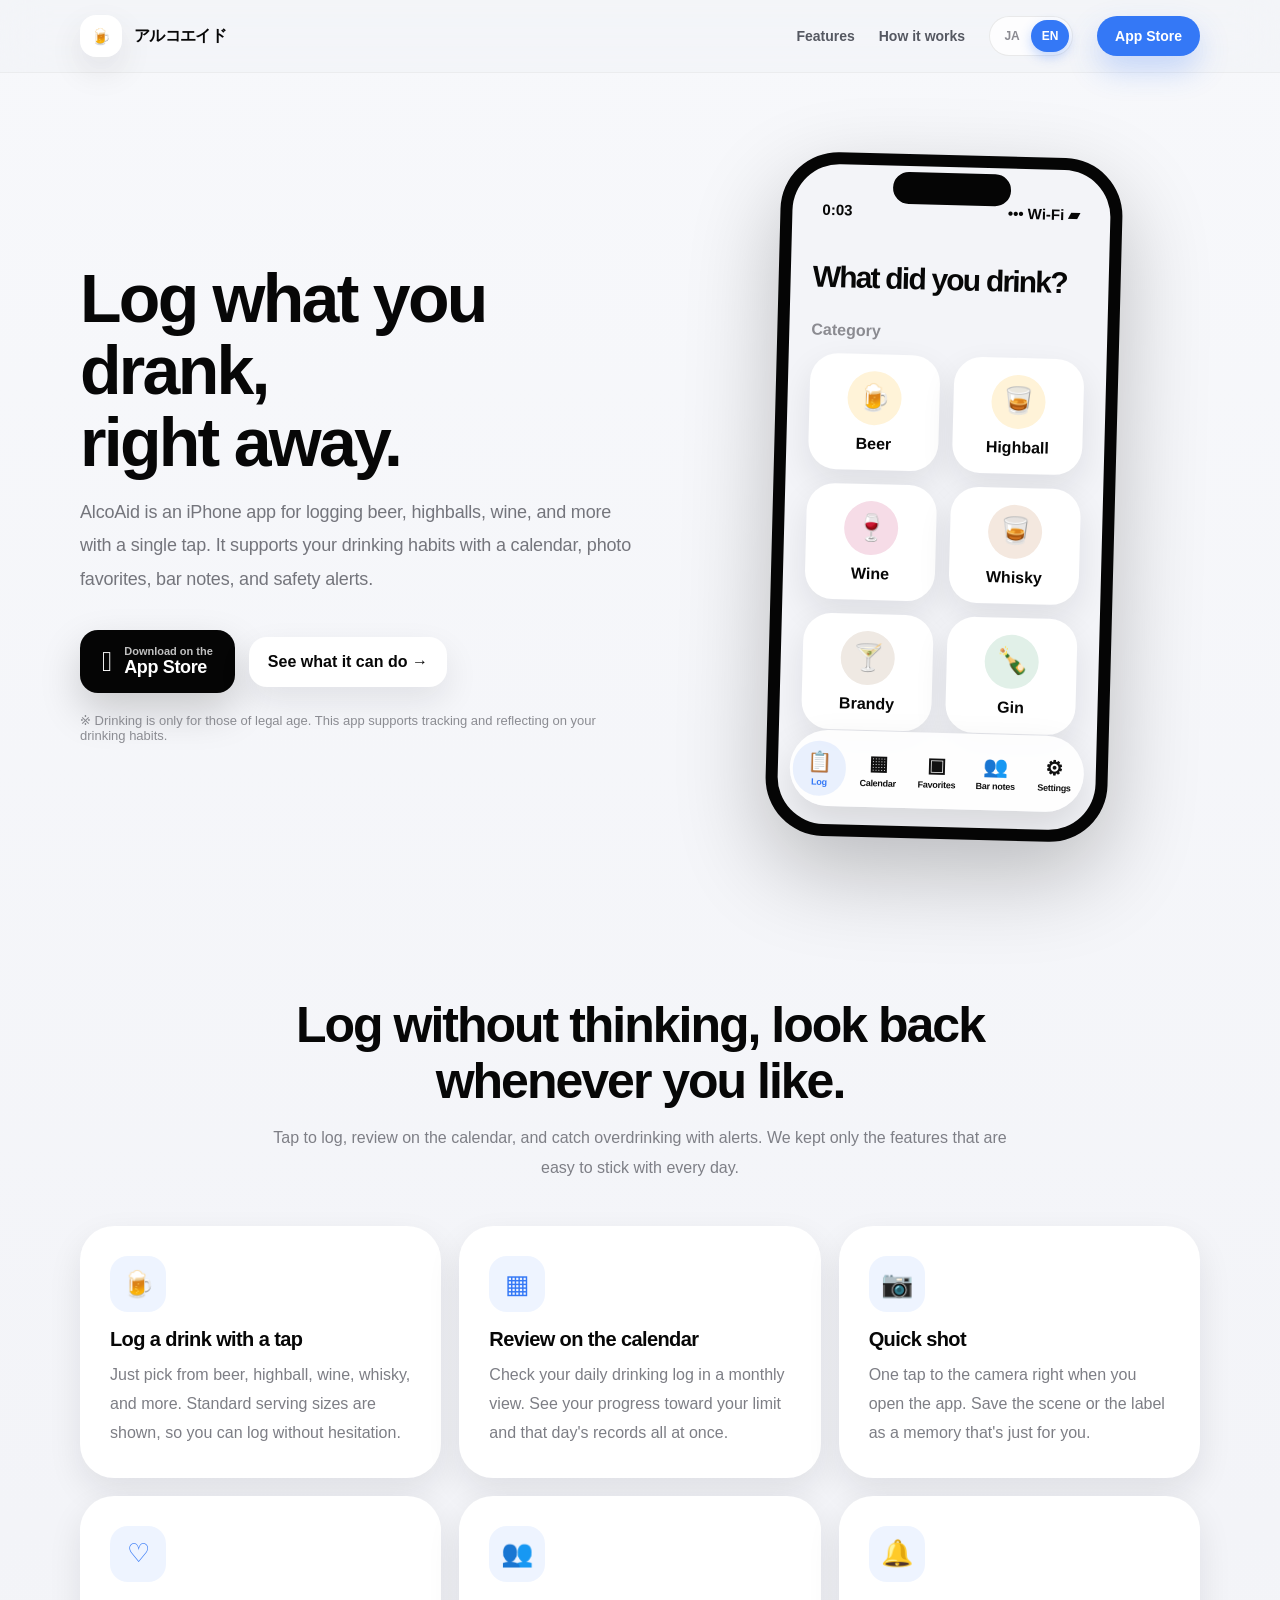
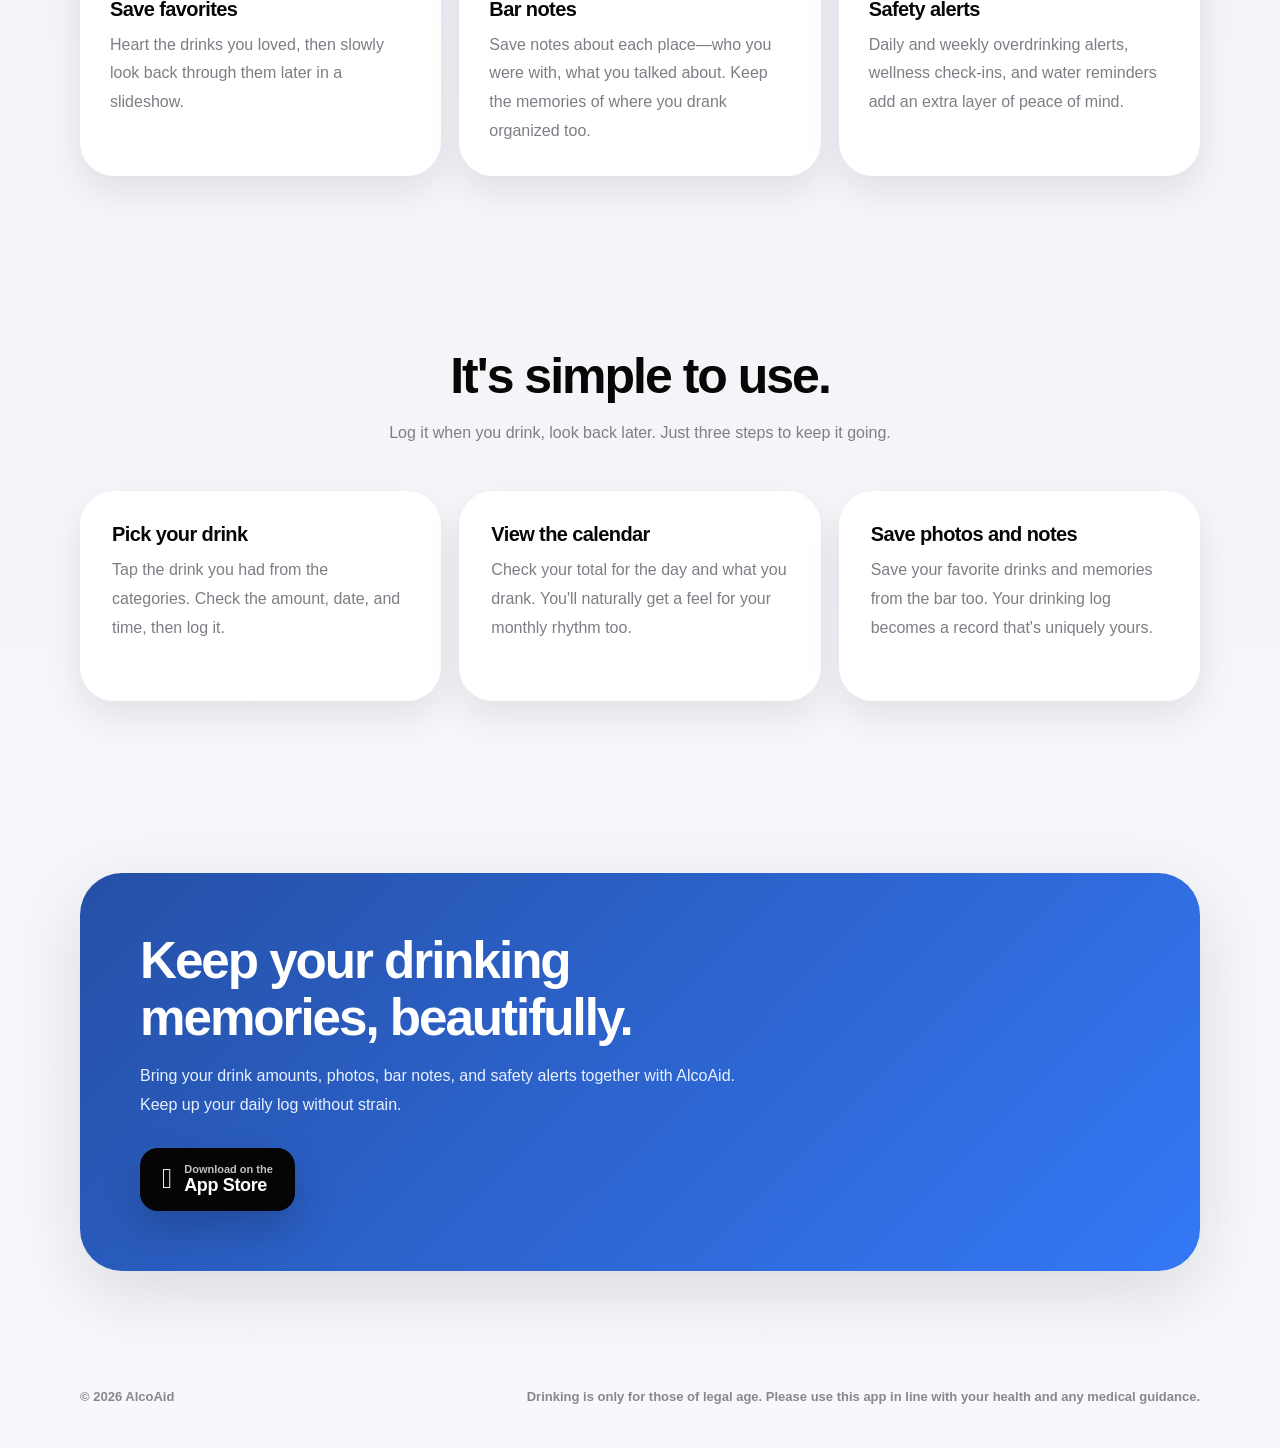
==== drink-social/index.html @ 58056d1f "update" ====
<!DOCTYPE html>
<html lang="ja">
<head>
  <meta charset="UTF-8" />
  <meta name="viewport" content="width=device-width, initial-scale=1.0" />
  <title>アルコエイド - 飲酒記録で飲み過ぎ防止</title>
  <meta id="meta-description" name="description" content="アルコエイドは、飲んだお酒をかんたんに記録し、カレンダー・お気に入り・酒場メモ・セーフティ通知で飲みすぎ防止をサポートするiPhoneアプリです。" />
  <meta id="og-title" property="og:title" content="アルコエイド - 飲酒記録で飲み過ぎ防止" />
  <meta id="og-description" property="og:description" content="アルコエイドは、飲んだお酒をかんたんに記録し、カレンダー・お気に入り・酒場メモ・セーフティ通知で飲みすぎ防止をサポートするiPhoneアプリです。" />
  <meta property="og:type" content="website" />
  <style>
    :root {
      --app-bg: #f3f4f8;
      --card: #ffffff;
      --text: #070707;
      --muted: #8a8a91;
      --line: rgba(0,0,0,.08);
      --blue: #3478f6;
      --blue-2: #149cff;
      --shadow: 0 24px 70px rgba(20, 24, 35, .12);
      --shadow-card: 0 14px 34px rgba(20, 24, 35, .09);
      --radius-xl: 34px;
      --font: -apple-system, BlinkMacSystemFont, "SF Pro Display", "SF Pro Text", "Noto Sans JP", sans-serif;
    }

    * { box-sizing: border-box; }
    html { scroll-behavior: smooth; }
    body {
      margin: 0;
      font-family: var(--font);
      color: var(--text);
      background: linear-gradient(180deg, #f7f8fb 0%, var(--app-bg) 50%, #f7f8fb 100%);
      overflow-x: hidden;
      -webkit-touch-callout: none;
      -webkit-user-select: none;
      user-select: none;
    }

    a { color: inherit; text-decoration: none; }
    img {
      -webkit-user-drag: none;
      user-drag: none;
      pointer-events: none;
    }
    .container { width: min(1120px, calc(100% - 40px)); margin: 0 auto; }

    .nav {
      position: sticky;
      top: 0;
      z-index: 20;
      background: rgba(243,244,248,.78);
      border-bottom: 1px solid rgba(0,0,0,.04);
      backdrop-filter: blur(22px);
    }
    .nav-inner { height: 72px; display: flex; align-items: center; justify-content: space-between; }
    .brand { display: flex; align-items: center; gap: 12px; font-weight: 900; letter-spacing: -.04em; }
    .brand-mark { width: 42px; height: 42px; border-radius: 16px; display: grid; place-items: center; background: #fff; box-shadow: var(--shadow-card); }
    .nav-links { display: flex; align-items: center; gap: 24px; color: #555861; font-weight: 800; font-size: 14px; }
    .nav-cta { padding: 12px 18px; border-radius: 999px; color: #fff; background: var(--blue); box-shadow: 0 14px 30px rgba(52,120,246,.25); }
    .language-switch { display: inline-flex; align-items: center; padding: 3px; border: 1px solid var(--line); border-radius: 999px; background: rgba(255,255,255,.8); }
    .language-switch button { min-width: 38px; min-height: 32px; padding: 5px 9px; border: 0; border-radius: 999px; color: var(--muted); background: transparent; font: inherit; font-size: 12px; font-weight: 900; cursor: pointer; }
    .language-switch button[aria-pressed="true"] { color: #fff; background: var(--blue); box-shadow: 0 5px 12px rgba(52,120,246,.3); }

    .hero { padding: 82px 0 72px; }
    .hero-grid { display: grid; grid-template-columns: 1.04fr .96fr; gap: 54px; align-items: center; }
    .badge { display: inline-flex; align-items: center; gap: 8px; width: fit-content; padding: 10px 15px; border-radius: 999px; background: #fff; color: var(--blue); box-shadow: var(--shadow-card); font-size: 13px; font-weight: 900; }
    h1 { margin: 24px 0 18px; font-size: clamp(40px, 6vw, 68px); line-height: 1.06; letter-spacing: -.04em; }
    .lead { max-width: 570px; margin: 0; color: #74757c; font-size: 18px; font-weight: 500; line-height: 1.85; letter-spacing: -.01em; }
    .hero-actions { display: flex; flex-wrap: wrap; align-items: center; gap: 14px; margin-top: 34px; }
    .appstore { display: inline-flex; align-items: center; gap: 12px; padding: 15px 22px; border-radius: 18px; background: #050505; color: #fff; box-shadow: 0 18px 40px rgba(0,0,0,.18); font-weight: 900; }
    .appstore .apple { font-size: 28px; line-height: 1; }
    .appstore small { display: block; font-size: 11px; opacity: .75; font-weight: 700; }
    .appstore b { display: block; font-size: 18px; letter-spacing: -.02em; }
    .ghost-btn { display: inline-flex; align-items: center; padding: 16px 19px; border-radius: 18px; background: #fff; font-weight: 900; box-shadow: var(--shadow-card); }
    .note { margin-top: 20px; color: #8b8c92; font-size: 13px; }

    .phone-stage { min-height: 670px; position: relative; display: grid; place-items: center; }
    .orb { position: absolute; width: 480px; height: 480px; border-radius: 50%; background: radial-gradient(circle, rgba(52,120,246,.18), transparent 70%); filter: blur(2px); }
    .phone { width: min(342px, 84vw); height: 684px; padding: 12px; border-radius: 58px; background: #050505; box-shadow: 0 34px 90px rgba(0,0,0,.24); position: relative; transform: rotate(1.5deg); }
    .phone::before { content: ""; position: absolute; top: 18px; left: 50%; transform: translateX(-50%); width: 118px; height: 32px; border-radius: 999px; background: #050505; z-index: 2; }
    .phone-screen { height: 100%; border-radius: 47px; overflow: hidden; background: var(--app-bg); position: relative; }
    .status { height: 62px; display: flex; align-items: end; justify-content: space-between; padding: 0 30px 8px; font-size: 15px; font-weight: 900; }
    .app-shot { padding: 34px 22px 94px; }
    .app-shot h3 { margin: 0 0 26px; font-size: 30px; line-height: 1.15; letter-spacing: -.06em; }
    .label { color: #8b8b91; font-weight: 900; margin-bottom: 14px; }
    .category-grid { display: grid; grid-template-columns: repeat(2, 1fr); gap: 14px; }
    .drink-tile { height: 116px; border-radius: 28px; background: #fff; box-shadow: var(--shadow-card); display: flex; flex-direction: column; align-items: center; justify-content: center; gap: 10px; font-weight: 900; }
    .drink-icon { width: 54px; height: 54px; border-radius: 50%; display: grid; place-items: center; background: #fff3d8; font-size: 26px; }
    .bottom-nav { position: absolute; left: 12px; right: 12px; bottom: 18px; height: 76px; border-radius: 999px; background: rgba(255,255,255,.92); display: grid; grid-template-columns: repeat(5,1fr); align-items: center; box-shadow: 0 18px 40px rgba(0,0,0,.12); }
    .tab { text-align: center; font-weight: 900; color: #111; padding: 0 2px; }
    .tab span:first-child { display: block; font-size: 20px; margin-bottom: 3px; }
    .tab span:last-child { display: block; font-size: 9px; letter-spacing: -.03em; white-space: nowrap; }
    .tab.active { color: var(--blue); background: rgba(52,120,246,.1); border-radius: 999px; padding: 9px 0; margin: 0 3px; }

    .floating-panel { position: absolute; z-index: 3; background: rgba(255,255,255,.88); backdrop-filter: blur(18px); box-shadow: var(--shadow); border-radius: 26px; padding: 18px 20px; font-weight: 900; }
    .floating-panel small { display: block; color: #8b8b91; margin-top: 4px; }
    .float-left { left: 2%; top: 19%; }
    .float-right { right: -2%; bottom: 18%; }

    section { padding: 86px 0; }
    .section-head { text-align: center; max-width: 740px; margin: 0 auto 44px; }
    .section-head h2 { margin: 0 0 14px; font-size: clamp(30px, 4.5vw, 50px); line-height: 1.12; letter-spacing: -.04em; }
    .section-head p { margin: 0; color: #7e7f86; font-size: 16px; line-height: 1.85; font-weight: 500; }

    .feature-grid { display: grid; grid-template-columns: repeat(3, 1fr); gap: 18px; }
    .feature-card { padding: 30px; min-height: 230px; border-radius: var(--radius-xl); background: #fff; box-shadow: var(--shadow-card); }
    .feature-icon { width: 56px; height: 56px; border-radius: 18px; display: grid; place-items: center; background: #eef4ff; color: var(--blue); font-size: 26px; margin-bottom: 16px; }
    .feature-card h3 { margin: 0 0 10px; font-size: 20px; letter-spacing: -.03em; }
    .feature-card p { margin: 0; color: #7d7e85; line-height: 1.8; font-weight: 500; }

    .how-grid { display: grid; grid-template-columns: repeat(3,1fr); gap: 18px; }
    .step-card { position: relative; padding: 32px; border-radius: var(--radius-xl); background: #fff; box-shadow: var(--shadow-card); min-height: 210px; }
    .step-card h3 { font-size: 20px; margin: 0 0 10px; letter-spacing: -.03em; }
    .step-card p { color: #7d7e85; line-height: 1.8; font-weight: 500; margin: 0; }

    .cta-box { border-radius: 42px; padding: 60px; color: #fff; background: linear-gradient(135deg, #2550a6, #3478f6); box-shadow: var(--shadow); position: relative; overflow: hidden; }
    .cta-box h2 { max-width: 650px; margin:0 0 14px; font-size: clamp(30px, 4vw, 52px); line-height:1.1; letter-spacing:-.04em; }
    .cta-box p { max-width: 620px; color:#e8f1ff; font-weight:500; line-height:1.8; }
    .cta-box .hero-actions { margin-top: 28px; }

    footer { padding: 32px 0 44px; color: #87888f; font-size: 13px; font-weight: 700; }
    .footer-inner { display:flex; justify-content:space-between; flex-wrap:wrap; gap:16px; }

    @media (max-width: 940px) {
      .hero-grid { grid-template-columns: 1fr; }
      .feature-grid, .how-grid { grid-template-columns: 1fr 1fr; }
      .phone-stage { min-height: 640px; }
      .nav-links a:not(.nav-cta) { display:none; }
    }
    @media (max-width: 640px) {
      .container { width: min(100% - 28px, 1120px); }
      .hero { padding: 54px 0 40px; }
      h1 { font-size: 49px; }
      .lead { font-size: 16px; }
      .feature-grid, .how-grid { grid-template-columns: 1fr; }
      .phone { width: 304px; height: 608px; }
      .phone-stage { min-height: 590px; }
      .floating-panel { display:none; }
      .category-grid { gap: 10px; }
      .drink-tile { height: 100px; border-radius: 24px; }
      section { padding: 62px 0; }
      .cta-box { padding: 38px 24px; border-radius: 32px; }
      .nav-inner { height: 64px; }
      .language-switch button { min-width: 34px; padding-inline: 7px; }
    }
  </style>
</head>
<body>
  <nav class="nav">
    <div class="container nav-inner">
      <a class="brand" href="#" aria-label="アルコエイド トップへ" data-i18n-aria-label="brandLabel">
        <span class="brand-mark">🍺</span>
        <span>アルコエイド</span>
      </a>
      <div class="nav-links">
        <a href="#features" data-i18n="navFeatures">機能</a>
        <a href="#howto" data-i18n="navHowto">使い方</a>
        <div class="language-switch" role="group" aria-label="言語を選択" data-i18n-aria-label="languageLabel">
          <button type="button" data-language="ja" aria-pressed="true">JA</button>
          <button type="button" data-language="en" aria-pressed="false">EN</button>
        </div>
        <a class="nav-cta" href="https://apps.apple.com/jp/app/id6759056143" data-store-link data-i18n="navAppStore">App Store</a>
      </div>
    </div>
  </nav>

  <main>
    <header class="hero">
      <div class="container hero-grid">
        <div>
          <h1 data-i18n-html="heroTitle">何を飲んだか、<br />すぐ残せる。</h1>
          <p class="lead" data-i18n="heroLead">アルコエイドは、ビール・ハイボール・ワインなどをタップで記録できるiPhoneアプリ。カレンダー、写真のお気に入り、酒場メモ、セーフティ通知まで、飲酒習慣をサポートします。</p>
          <div class="hero-actions">
            <a class="appstore" href="https://apps.apple.com/jp/app/id6759056143" data-store-link>
              <span class="apple"></span>
              <span><small data-i18n="appstoreSmall">Download on the</small><b>App Store</b></span>
            </a>
            <a class="ghost-btn" href="#features" data-i18n="heroGhostButton">できることを見る →</a>
          </div>
          <p class="note" data-i18n="heroNote">※飲酒は20歳になってから。飲酒量の記録と振り返りをサポートするアプリです。</p>
        </div>

        <div class="phone-stage" aria-hidden="true">
          <div class="phone">
            <div class="phone-screen">
              <div class="status"><span>0:03</span><span>••• Wi‑Fi ▰</span></div>
              <div class="app-shot">
                <h3 data-i18n="shotTitle">何を飲みますか？</h3>
                <div class="label" data-i18n="shotLabel">カテゴリー</div>
                <div class="category-grid">
                  <div class="drink-tile"><span class="drink-icon">🍺</span><span data-i18n="drinkBeer">ビール</span></div>
                  <div class="drink-tile"><span class="drink-icon">🥃</span><span data-i18n="drinkHighball">ハイボール</span></div>
                  <div class="drink-tile"><span class="drink-icon" style="background:#f6dce7">🍷</span><span data-i18n="drinkWine">ワイン</span></div>
                  <div class="drink-tile"><span class="drink-icon" style="background:#f4e8df">🥃</span><span data-i18n="drinkWhisky">ウイスキー</span></div>
                  <div class="drink-tile"><span class="drink-icon" style="background:#efe9e3">🍸</span><span data-i18n="drinkBrandy">ブランデー</span></div>
                  <div class="drink-tile"><span class="drink-icon" style="background:#e1f0e8">🍾</span><span data-i18n="drinkGin">ジン</span></div>
                </div>
              </div>
              <div class="bottom-nav">
                <div class="tab active"><span>📋</span><span data-i18n="tabRecord">記録</span></div>
                <div class="tab"><span>▦</span><span data-i18n="tabCalendar">カレンダー</span></div>
                <div class="tab"><span>▣</span><span data-i18n="tabFavorite">お気に入り</span></div>
                <div class="tab"><span>👥</span><span data-i18n="tabBar">酒場メモ</span></div>
                <div class="tab"><span>⚙</span><span data-i18n="tabSettings">設定</span></div>
              </div>
            </div>
          </div>
        </div>
      </div>
    </header>

    <section id="features">
      <div class="container">
        <div class="section-head">
          <h2 data-i18n="featuresTitle">迷わず記録できて、あとから見返せる。</h2>
          <p data-i18n="featuresLead">タップで記録、カレンダーで振り返り、通知で飲みすぎに気づける。日常で続けやすい機能だけに絞っています。</p>
        </div>
        <div class="feature-grid">
          <div class="feature-card"><div class="feature-icon">🍺</div><h3 data-i18n="feature1Title">タップで飲酒記録</h3><p data-i18n="feature1Body">ビール、ハイボール、ワイン、ウイスキーなどから選ぶだけ。標準量も表示されるので迷わず記録できます。</p></div>
          <div class="feature-card"><div class="feature-icon">▦</div><h3 data-i18n="feature2Title">カレンダーで振り返り</h3><p data-i18n="feature2Body">日ごとの飲酒記録を月表示で確認。上限に対する割合や、その日の記録をまとめて見られます。</p></div>
          <div class="feature-card"><div class="feature-icon">📷</div><h3 data-i18n="feature3Title">クイック・ショット</h3><p data-i18n="feature3Body">起動したら1タップでカメラへ。飲み始めの景色やラベルを、自分だけの記憶として残せます。</p></div>
          <div class="feature-card"><div class="feature-icon">♡</div><h3 data-i18n="feature4Title">お気に入り保存</h3><p data-i18n="feature4Body">気に入った一杯にハートを付けて、あとからスライドショーでゆっくり振り返れます。</p></div>
          <div class="feature-card"><div class="feature-icon">👥</div><h3 data-i18n="feature5Title">酒場メモ</h3><p data-i18n="feature5Body">お店ごとのメモや人数、会話の内容などを保存。飲んだ場所の思い出も整理できます。</p></div>
          <div class="feature-card"><div class="feature-icon">🔔</div><h3 data-i18n="feature6Title">セーフティ通知</h3><p data-i18n="feature6Body">1日・1週間の飲みすぎ防止、体調チェック、和らぎ水リマインダーで安心感をプラス。</p></div>
        </div>
      </div>
    </section>

    <section id="howto">
      <div class="container">
        <div class="section-head">
          <h2 data-i18n="howtoTitle">使い方はシンプル。</h2>
          <p data-i18n="howtoLead">飲んだら記録して、あとで振り返るだけ。3ステップで続けられます。</p>
        </div>
        <div class="how-grid">
          <div class="step-card"><h3 data-i18n="step1Title">お酒を選ぶ</h3><p data-i18n="step1Body">カテゴリーから飲んだお酒をタップ。量・日付・時刻を確認して記録します。</p></div>
          <div class="step-card"><h3 data-i18n="step2Title">カレンダーで見る</h3><p data-i18n="step2Body">その日の合計量や飲んだ内容を確認。月ごとのリズムも自然に把握できます。</p></div>
          <div class="step-card"><h3 data-i18n="step3Title">写真やメモを残す</h3><p data-i18n="step3Body">お気に入りの一杯や酒場の思い出も保存。飲酒記録が自分だけのログになります。</p></div>
        </div>
      </div>
    </section>

    <section>
      <div class="container">
        <div class="cta-box">
          <h2 data-i18n-html="ctaTitle">飲んだ記憶を、<br />きれいに残そう。</h2>
          <p data-i18n="ctaBody">アルコエイドで、飲酒量・写真・酒場メモ・セーフティ通知をひとつに。毎日の記録を無理なく続けられます。</p>
          <div class="hero-actions">
            <a class="appstore" href="https://apps.apple.com/jp/app/id6759056143" data-store-link>
              <span class="apple"></span>
              <span><small data-i18n="appstoreSmall">Download on the</small><b>App Store</b></span>
            </a>
          </div>
        </div>
      </div>
    </section>
  </main>

  <footer>
    <div class="container footer-inner">
      <span data-i18n="footerCopyright">© 2026 アルコエイド</span>
      <span data-i18n="footerNote">飲酒は20歳になってから。体調や医師の指示に従ってご利用ください。</span>
    </div>
  </footer>
  <script>
    const japaneseText = Object.fromEntries(
      [...document.querySelectorAll("[data-i18n]")].map(element => [
        element.dataset.i18n,
        element.textContent
      ])
    );
    const japaneseHTML = Object.fromEntries(
      [...document.querySelectorAll("[data-i18n-html]")].map(element => [
        element.dataset.i18nHtml,
        element.innerHTML
      ])
    );
    const japaneseLabels = Object.fromEntries(
      [...document.querySelectorAll("[data-i18n-aria-label]")].map(element => [
        element.dataset.i18nAriaLabel,
        element.getAttribute("aria-label")
      ])
    );

    const translations = {
      ja: {
        text: japaneseText,
        html: japaneseHTML,
        labels: japaneseLabels,
        meta: {
          title: "アルコエイド - 飲酒記録で飲み過ぎ防止",
          description: "アルコエイドは、飲んだお酒をかんたんに記録し、カレンダー・お気に入り・酒場メモ・セーフティ通知で飲みすぎ防止をサポートするiPhoneアプリです。",
          ogDescription: "アルコエイドは、飲んだお酒をかんたんに記録し、カレンダー・お気に入り・酒場メモ・セーフティ通知で飲みすぎ防止をサポートするiPhoneアプリです。",
          storeUrl: "https://apps.apple.com/jp/app/id6759056143"
        }
      },
      en: {
        text: {
          navFeatures: "Features",
          navHowto: "How it works",
          navAppStore: "App Store",
          heroBadge: "📋 Track drinks, avoid overdoing it",
          heroLead: "AlcoAid is an iPhone app for logging beer, highballs, wine, and more with a single tap. It supports your drinking habits with a calendar, photo favorites, bar notes, and safety alerts.",
          appstoreSmall: "Download on the",
          heroGhostButton: "See what it can do →",
          heroNote: "※ Drinking is only for those of legal age. This app supports tracking and reflecting on your drinking habits.",
          shotTitle: "What did you drink?",
          shotLabel: "Category",
          drinkBeer: "Beer",
          drinkHighball: "Highball",
          drinkWine: "Wine",
          drinkWhisky: "Whisky",
          drinkBrandy: "Brandy",
          drinkGin: "Gin",
          tabRecord: "Log",
          tabCalendar: "Calendar",
          tabFavorite: "Favorites",
          tabBar: "Bar notes",
          tabSettings: "Settings",
          featuresTitle: "Log without thinking, look back whenever you like.",
          featuresLead: "Tap to log, review on the calendar, and catch overdrinking with alerts. We kept only the features that are easy to stick with every day.",
          feature1Title: "Log a drink with a tap",
          feature1Body: "Just pick from beer, highball, wine, whisky, and more. Standard serving sizes are shown, so you can log without hesitation.",
          feature2Title: "Review on the calendar",
          feature2Body: "Check your daily drinking log in a monthly view. See your progress toward your limit and that day's records all at once.",
          feature3Title: "Quick shot",
          feature3Body: "One tap to the camera right when you open the app. Save the scene or the label as a memory that's just for you.",
          feature4Title: "Save favorites",
          feature4Body: "Heart the drinks you loved, then slowly look back through them later in a slideshow.",
          feature5Title: "Bar notes",
          feature5Body: "Save notes about each place—who you were with, what you talked about. Keep the memories of where you drank organized too.",
          feature6Title: "Safety alerts",
          feature6Body: "Daily and weekly overdrinking alerts, wellness check-ins, and water reminders add an extra layer of peace of mind.",
          howtoTitle: "It's simple to use.",
          howtoLead: "Log it when you drink, look back later. Just three steps to keep it going.",
          step1Title: "Pick your drink",
          step1Body: "Tap the drink you had from the categories. Check the amount, date, and time, then log it.",
          step2Title: "View the calendar",
          step2Body: "Check your total for the day and what you drank. You'll naturally get a feel for your monthly rhythm too.",
          step3Title: "Save photos and notes",
          step3Body: "Save your favorite drinks and memories from the bar too. Your drinking log becomes a record that's uniquely yours.",
          ctaBody: "Bring your drink amounts, photos, bar notes, and safety alerts together with AlcoAid. Keep up your daily log without strain.",
          footerCopyright: "© 2026 AlcoAid",
          footerNote: "Drinking is only for those of legal age. Please use this app in line with your health and any medical guidance."
        },
        html: {
          heroTitle: "Log what you drank,<br />right away.",
          panelLeft: "16 categories<small>Tap to log your usual drinks</small>",
          panelRight: "Safety alerts<small>For overdrinking and water breaks too</small>",
          ctaTitle: "Keep your drinking<br />memories, beautifully."
        },
        labels: {
          brandLabel: "Back to the AlcoAid home",
          languageLabel: "Choose a language"
        },
        meta: {
          title: "AlcoAid - Track drinks, avoid overdoing it",
          description: "AlcoAid is an iPhone app for logging your drinks with ease, supporting moderation with a calendar, favorites, bar notes, and safety alerts.",
          ogDescription: "AlcoAid is an iPhone app for logging your drinks with ease, supporting moderation with a calendar, favorites, bar notes, and safety alerts.",
          storeUrl: "https://apps.apple.com/us/app/id6759056143"
        }
      }
    };

    function savedLanguage() {
      try {
        return localStorage.getItem("drinkSocialLanguage");
      } catch {
        return null;
      }
    }

    function rememberLanguage(language) {
      try {
        localStorage.setItem("drinkSocialLanguage", language);
      } catch {
        // Language switching still works when storage is unavailable.
      }
    }

    function applyLanguage(language, shouldRemember = false) {
      const selected = translations[language] ? language : "ja";
      const translation = translations[selected];

      document.documentElement.lang = selected;
      document.title = translation.meta.title;
      document.querySelector("#meta-description").content = translation.meta.description;
      document.querySelector("#og-title").content = translation.meta.title;
      document.querySelector("#og-description").content = translation.meta.ogDescription;

      document.querySelectorAll("[data-i18n]").forEach(element => {
        element.textContent = translation.text[element.dataset.i18n];
      });
      document.querySelectorAll("[data-i18n-html]").forEach(element => {
        element.innerHTML = translation.html[element.dataset.i18nHtml];
      });
      document.querySelectorAll("[data-i18n-aria-label]").forEach(element => {
        element.setAttribute(
          "aria-label",
          translation.labels[element.dataset.i18nAriaLabel]
        );
      });
      document.querySelectorAll("[data-store-link]").forEach(element => {
        element.href = translation.meta.storeUrl;
      });
      document.querySelectorAll("[data-language]").forEach(button => {
        button.setAttribute("aria-pressed", String(button.dataset.language === selected));
      });

      if (shouldRemember) {
        rememberLanguage(selected);
        const url = new URL(window.location.href);
        url.searchParams.set("lang", selected);
        history.replaceState(null, "", `${url.pathname}${url.search}${url.hash}`);
      }
    }

    const requestedLanguage = new URLSearchParams(window.location.search).get("lang");
    const hasRequestedLanguage = Object.prototype.hasOwnProperty.call(
      translations,
      requestedLanguage
    );
    const initialLanguage = hasRequestedLanguage
      ? requestedLanguage
      : savedLanguage() || (navigator.language.toLowerCase().startsWith("ja") ? "ja" : "en");

    applyLanguage(initialLanguage);

    document.querySelectorAll("[data-language]").forEach(button => {
      button.addEventListener("click", () => applyLanguage(button.dataset.language, true));
    });

    document.addEventListener("copy", event => event.preventDefault());
    document.addEventListener("cut", event => event.preventDefault());
    document.addEventListener("contextmenu", event => event.preventDefault());
    document.addEventListener("dragstart", event => event.preventDefault());
    document.addEventListener("keydown", event => {
      const key = event.key.toLowerCase();
      if ((event.metaKey || event.ctrlKey) && ["a", "c", "x", "s", "u"].includes(key)) {
        event.preventDefault();
      }
    });
  </script>
</body>
</html>
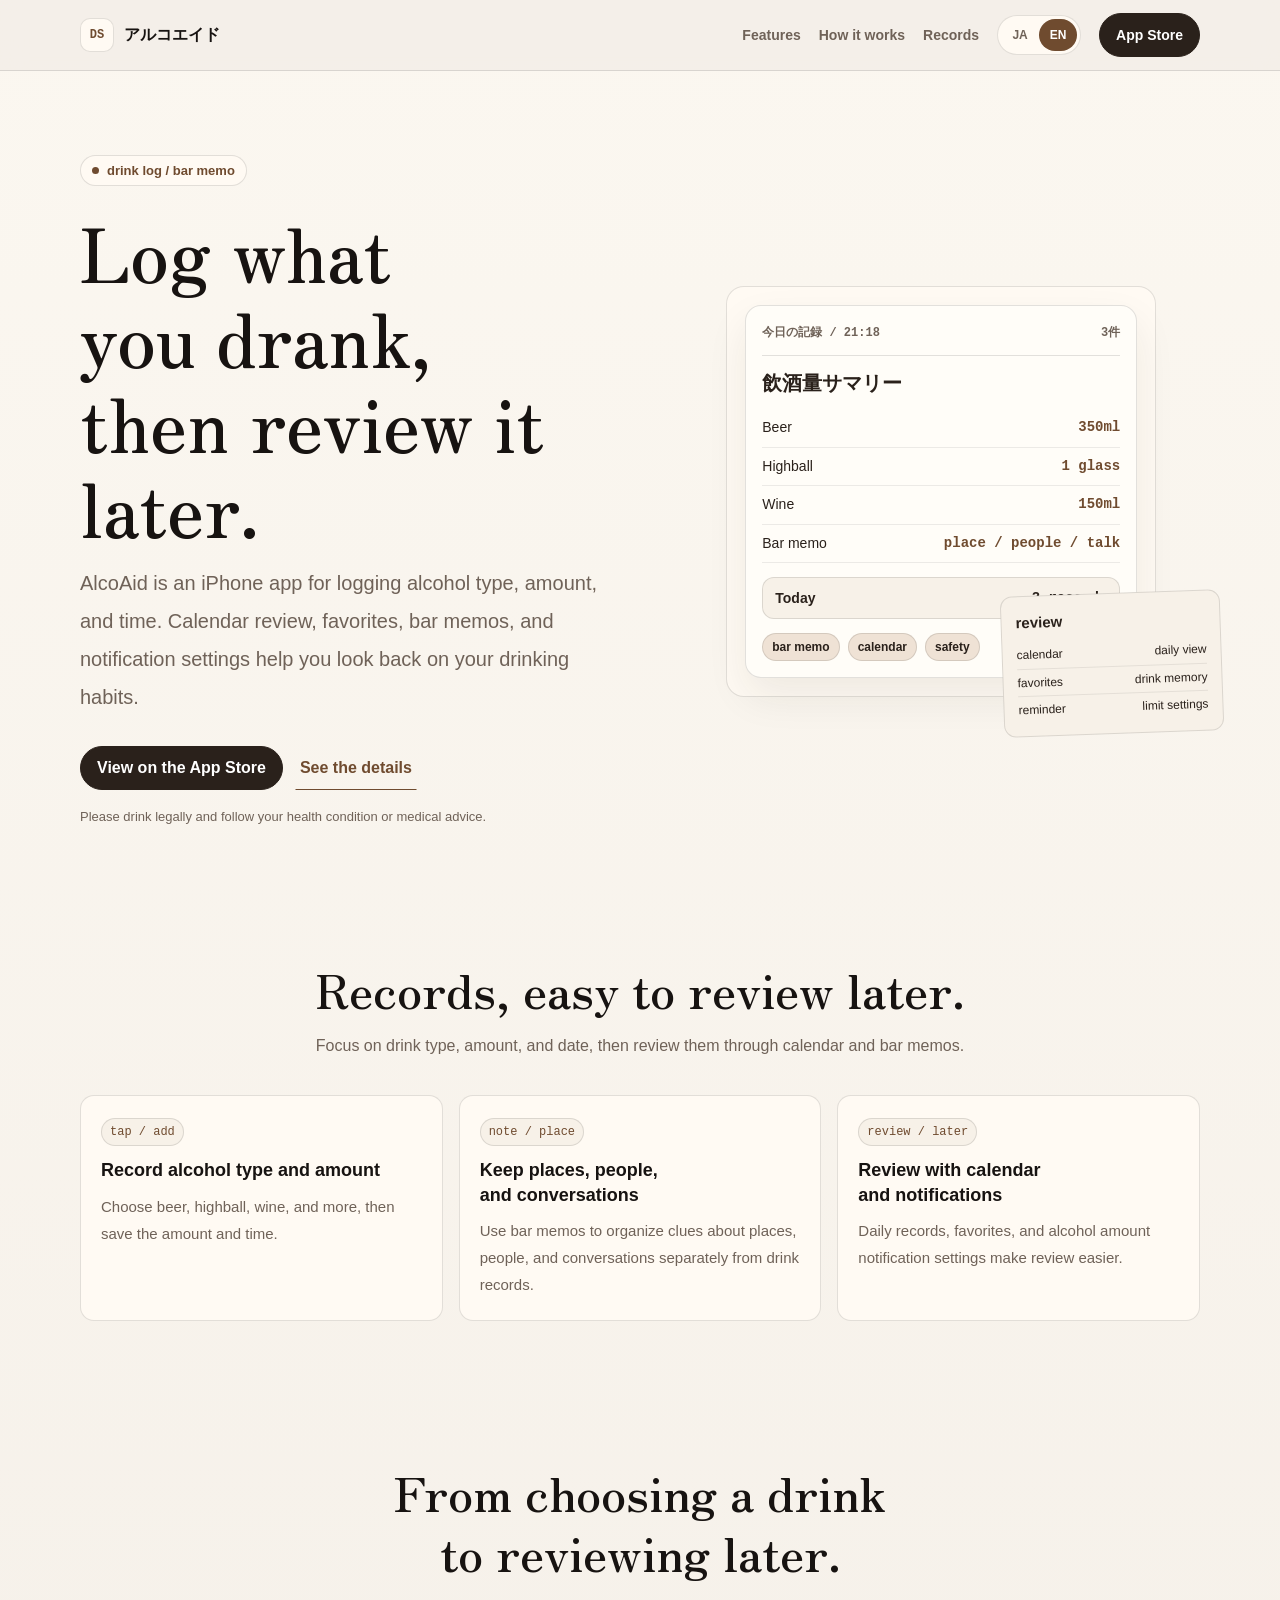
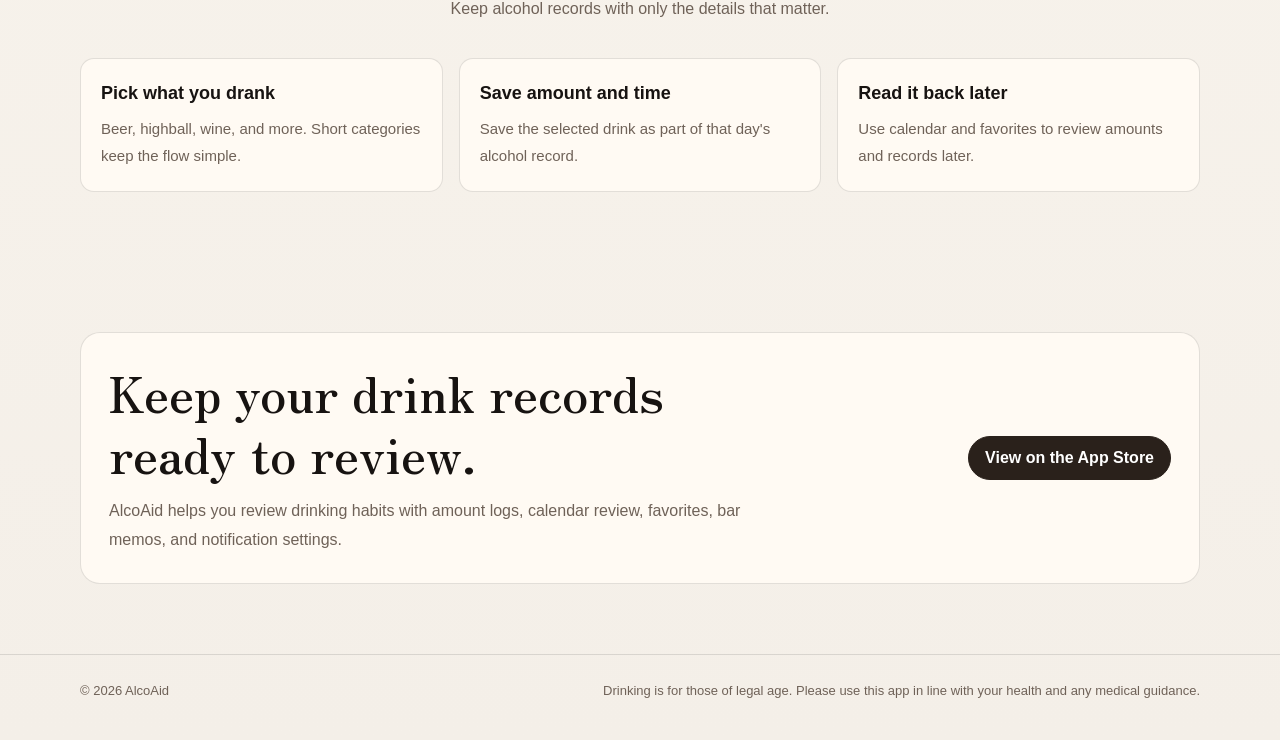
==== commit 0febb9af: "update" ====
--- a/drink-social/index.html
+++ b/drink-social/index.html
@@ -3,253 +3,306 @@
 <head>
   <meta charset="UTF-8" />
   <meta name="viewport" content="width=device-width, initial-scale=1.0" />
-  <title>アルコエイド - 飲酒記録で飲み過ぎ防止</title>
-  <meta id="meta-description" name="description" content="アルコエイドは、飲んだお酒をかんたんに記録し、カレンダー・お気に入り・酒場メモ・セーフティ通知で飲みすぎ防止をサポートするiPhoneアプリです。" />
-  <meta id="og-title" property="og:title" content="アルコエイド - 飲酒記録で飲み過ぎ防止" />
-  <meta id="og-description" property="og:description" content="アルコエイドは、飲んだお酒をかんたんに記録し、カレンダー・お気に入り・酒場メモ・セーフティ通知で飲みすぎ防止をサポートするiPhoneアプリです。" />
+  <title>アルコエイド - 飲んだ量を、あとで見返す。</title>
+  <meta id="meta-description" name="description" content="アルコエイドは、お酒の種類や量、日時を記録し、カレンダーや酒場メモで振り返るiPhoneアプリです。" />
+  <meta id="og-title" property="og:title" content="アルコエイド - 飲んだ量を、あとで見返す。" />
+  <meta id="og-description" property="og:description" content="お酒の種類や量、日時を残し、カレンダー、酒場メモ、通知設定で振り返れるiPhoneアプリです。" />
   <meta property="og:type" content="website" />
+  <meta name="theme-color" content="#f4efe8" />
+  <link rel="preconnect" href="https://fonts.googleapis.com" />
+  <link rel="preconnect" href="https://fonts.gstatic.com" crossorigin />
+  <link href="https://fonts.googleapis.com/css2?family=Zen+Old+Mincho:wght@500;600;700&display=swap" rel="stylesheet" />
   <style>
     :root {
-      --app-bg: #f3f4f8;
-      --card: #ffffff;
-      --text: #070707;
-      --muted: #8a8a91;
-      --line: rgba(0,0,0,.08);
-      --blue: #3478f6;
-      --blue-2: #149cff;
-      --shadow: 0 24px 70px rgba(20, 24, 35, .12);
-      --shadow-card: 0 14px 34px rgba(20, 24, 35, .09);
-      --radius-xl: 34px;
-      --font: -apple-system, BlinkMacSystemFont, "SF Pro Display", "SF Pro Text", "Noto Sans JP", sans-serif;
-    }
-
+      --bg: #f4efe8;
+      --panel: #fffaf3;
+      --panel-2: #f7f1e8;
+      --text: #171311;
+      --muted: #6f6258;
+      --line: rgba(23, 19, 17, .12);
+      --ink: #2a211b;
+      --accent: #6f4b2f;
+      --tag: #efe2d5;
+      --max: 1120px;
+      --radius: 14px;
+      --radius-lg: 18px;
+      --font: -apple-system, BlinkMacSystemFont, "SF Pro Text", "Hiragino Sans", "Noto Sans JP", sans-serif;
+      --font-display: "Zen Old Mincho", "Hiragino Mincho ProN", "Yu Mincho", serif;
+      --mono: "SFMono-Regular", ui-monospace, Menlo, Consolas, monospace;
+    }
     * { box-sizing: border-box; }
     html { scroll-behavior: smooth; }
     body {
       margin: 0;
       font-family: var(--font);
       color: var(--text);
-      background: linear-gradient(180deg, #f7f8fb 0%, var(--app-bg) 50%, #f7f8fb 100%);
+      background: linear-gradient(180deg, #fbf7f0 0%, var(--bg) 100%);
       overflow-x: hidden;
       -webkit-touch-callout: none;
       -webkit-user-select: none;
       user-select: none;
     }
-
     a { color: inherit; text-decoration: none; }
-    img {
-      -webkit-user-drag: none;
-      user-drag: none;
-      pointer-events: none;
-    }
-    .container { width: min(1120px, calc(100% - 40px)); margin: 0 auto; }
-
+    .wrap { width: min(var(--max), calc(100% - clamp(28px, 5vw, 56px))); margin: 0 auto; }
     .nav {
-      position: sticky;
-      top: 0;
-      z-index: 20;
-      background: rgba(243,244,248,.78);
-      border-bottom: 1px solid rgba(0,0,0,.04);
-      backdrop-filter: blur(22px);
-    }
-    .nav-inner { height: 72px; display: flex; align-items: center; justify-content: space-between; }
-    .brand { display: flex; align-items: center; gap: 12px; font-weight: 900; letter-spacing: -.04em; }
-    .brand-mark { width: 42px; height: 42px; border-radius: 16px; display: grid; place-items: center; background: #fff; box-shadow: var(--shadow-card); }
-    .nav-links { display: flex; align-items: center; gap: 24px; color: #555861; font-weight: 800; font-size: 14px; }
-    .nav-cta { padding: 12px 18px; border-radius: 999px; color: #fff; background: var(--blue); box-shadow: 0 14px 30px rgba(52,120,246,.25); }
-    .language-switch { display: inline-flex; align-items: center; padding: 3px; border: 1px solid var(--line); border-radius: 999px; background: rgba(255,255,255,.8); }
-    .language-switch button { min-width: 38px; min-height: 32px; padding: 5px 9px; border: 0; border-radius: 999px; color: var(--muted); background: transparent; font: inherit; font-size: 12px; font-weight: 900; cursor: pointer; }
-    .language-switch button[aria-pressed="true"] { color: #fff; background: var(--blue); box-shadow: 0 5px 12px rgba(52,120,246,.3); }
-
-    .hero { padding: 82px 0 72px; }
-    .hero-grid { display: grid; grid-template-columns: 1.04fr .96fr; gap: 54px; align-items: center; }
-    .badge { display: inline-flex; align-items: center; gap: 8px; width: fit-content; padding: 10px 15px; border-radius: 999px; background: #fff; color: var(--blue); box-shadow: var(--shadow-card); font-size: 13px; font-weight: 900; }
-    h1 { margin: 24px 0 18px; font-size: clamp(40px, 6vw, 68px); line-height: 1.06; letter-spacing: -.04em; }
-    .lead { max-width: 570px; margin: 0; color: #74757c; font-size: 18px; font-weight: 500; line-height: 1.85; letter-spacing: -.01em; }
-    .hero-actions { display: flex; flex-wrap: wrap; align-items: center; gap: 14px; margin-top: 34px; }
-    .appstore { display: inline-flex; align-items: center; gap: 12px; padding: 15px 22px; border-radius: 18px; background: #050505; color: #fff; box-shadow: 0 18px 40px rgba(0,0,0,.18); font-weight: 900; }
-    .appstore .apple { font-size: 28px; line-height: 1; }
-    .appstore small { display: block; font-size: 11px; opacity: .75; font-weight: 700; }
-    .appstore b { display: block; font-size: 18px; letter-spacing: -.02em; }
-    .ghost-btn { display: inline-flex; align-items: center; padding: 16px 19px; border-radius: 18px; background: #fff; font-weight: 900; box-shadow: var(--shadow-card); }
-    .note { margin-top: 20px; color: #8b8c92; font-size: 13px; }
-
-    .phone-stage { min-height: 670px; position: relative; display: grid; place-items: center; }
-    .orb { position: absolute; width: 480px; height: 480px; border-radius: 50%; background: radial-gradient(circle, rgba(52,120,246,.18), transparent 70%); filter: blur(2px); }
-    .phone { width: min(342px, 84vw); height: 684px; padding: 12px; border-radius: 58px; background: #050505; box-shadow: 0 34px 90px rgba(0,0,0,.24); position: relative; transform: rotate(1.5deg); }
-    .phone::before { content: ""; position: absolute; top: 18px; left: 50%; transform: translateX(-50%); width: 118px; height: 32px; border-radius: 999px; background: #050505; z-index: 2; }
-    .phone-screen { height: 100%; border-radius: 47px; overflow: hidden; background: var(--app-bg); position: relative; }
-    .status { height: 62px; display: flex; align-items: end; justify-content: space-between; padding: 0 30px 8px; font-size: 15px; font-weight: 900; }
-    .app-shot { padding: 34px 22px 94px; }
-    .app-shot h3 { margin: 0 0 26px; font-size: 30px; line-height: 1.15; letter-spacing: -.06em; }
-    .label { color: #8b8b91; font-weight: 900; margin-bottom: 14px; }
-    .category-grid { display: grid; grid-template-columns: repeat(2, 1fr); gap: 14px; }
-    .drink-tile { height: 116px; border-radius: 28px; background: #fff; box-shadow: var(--shadow-card); display: flex; flex-direction: column; align-items: center; justify-content: center; gap: 10px; font-weight: 900; }
-    .drink-icon { width: 54px; height: 54px; border-radius: 50%; display: grid; place-items: center; background: #fff3d8; font-size: 26px; }
-    .bottom-nav { position: absolute; left: 12px; right: 12px; bottom: 18px; height: 76px; border-radius: 999px; background: rgba(255,255,255,.92); display: grid; grid-template-columns: repeat(5,1fr); align-items: center; box-shadow: 0 18px 40px rgba(0,0,0,.12); }
-    .tab { text-align: center; font-weight: 900; color: #111; padding: 0 2px; }
-    .tab span:first-child { display: block; font-size: 20px; margin-bottom: 3px; }
-    .tab span:last-child { display: block; font-size: 9px; letter-spacing: -.03em; white-space: nowrap; }
-    .tab.active { color: var(--blue); background: rgba(52,120,246,.1); border-radius: 999px; padding: 9px 0; margin: 0 3px; }
-
-    .floating-panel { position: absolute; z-index: 3; background: rgba(255,255,255,.88); backdrop-filter: blur(18px); box-shadow: var(--shadow); border-radius: 26px; padding: 18px 20px; font-weight: 900; }
-    .floating-panel small { display: block; color: #8b8b91; margin-top: 4px; }
-    .float-left { left: 2%; top: 19%; }
-    .float-right { right: -2%; bottom: 18%; }
-
-    section { padding: 86px 0; }
-    .section-head { text-align: center; max-width: 740px; margin: 0 auto 44px; }
-    .section-head h2 { margin: 0 0 14px; font-size: clamp(30px, 4.5vw, 50px); line-height: 1.12; letter-spacing: -.04em; }
-    .section-head p { margin: 0; color: #7e7f86; font-size: 16px; line-height: 1.85; font-weight: 500; }
-
-    .feature-grid { display: grid; grid-template-columns: repeat(3, 1fr); gap: 18px; }
-    .feature-card { padding: 30px; min-height: 230px; border-radius: var(--radius-xl); background: #fff; box-shadow: var(--shadow-card); }
-    .feature-icon { width: 56px; height: 56px; border-radius: 18px; display: grid; place-items: center; background: #eef4ff; color: var(--blue); font-size: 26px; margin-bottom: 16px; }
-    .feature-card h3 { margin: 0 0 10px; font-size: 20px; letter-spacing: -.03em; }
-    .feature-card p { margin: 0; color: #7d7e85; line-height: 1.8; font-weight: 500; }
-
-    .how-grid { display: grid; grid-template-columns: repeat(3,1fr); gap: 18px; }
-    .step-card { position: relative; padding: 32px; border-radius: var(--radius-xl); background: #fff; box-shadow: var(--shadow-card); min-height: 210px; }
-    .step-card h3 { font-size: 20px; margin: 0 0 10px; letter-spacing: -.03em; }
-    .step-card p { color: #7d7e85; line-height: 1.8; font-weight: 500; margin: 0; }
-
-    .cta-box { border-radius: 42px; padding: 60px; color: #fff; background: linear-gradient(135deg, #2550a6, #3478f6); box-shadow: var(--shadow); position: relative; overflow: hidden; }
-    .cta-box h2 { max-width: 650px; margin:0 0 14px; font-size: clamp(30px, 4vw, 52px); line-height:1.1; letter-spacing:-.04em; }
-    .cta-box p { max-width: 620px; color:#e8f1ff; font-weight:500; line-height:1.8; }
-    .cta-box .hero-actions { margin-top: 28px; }
-
-    footer { padding: 32px 0 44px; color: #87888f; font-size: 13px; font-weight: 700; }
-    .footer-inner { display:flex; justify-content:space-between; flex-wrap:wrap; gap:16px; }
+      position: sticky; top: 0; z-index: 20;
+      background: rgba(244, 239, 232, .94);
+      border-bottom: 1px solid var(--line);
+      backdrop-filter: blur(12px);
+    }
+    .nav-inner {
+      min-height: 70px;
+      display: flex; align-items: center; justify-content: space-between; gap: 18px;
+    }
+    .brand { display: inline-flex; align-items: center; gap: 10px; font-weight: 650; letter-spacing: 0; }
+    .brand-mark {
+      width: 34px; height: 34px; border-radius: 10px; border: 1px solid var(--line);
+      display: grid; place-items: center; background: var(--panel); font-family: var(--mono);
+      font-size: 12px; color: var(--accent);
+    }
+    .nav-links {
+      display: flex; align-items: center; gap: 18px; color: var(--muted); font-size: 14px; font-weight: 700;
+      overflow-x: auto; white-space: nowrap; scrollbar-width: none;
+    }
+    .nav-links::-webkit-scrollbar { display: none; }
+    .nav-links a:hover { color: var(--accent); }
+    .language-switch {
+      display: inline-flex; align-items: center; padding: 3px; border: 1px solid var(--line);
+      border-radius: 999px; background: var(--panel); flex: 0 0 auto;
+    }
+    .language-switch button {
+      min-width: 38px; min-height: 32px; padding: 5px 9px; border: 0; border-radius: 999px;
+      color: var(--muted); background: transparent; font: inherit; font-size: 12px; font-weight: 650; cursor: pointer;
+    }
+    .language-switch button[aria-pressed="true"] { color: #fff; background: var(--accent); }
+    .button, .text-link {
+      display: inline-flex; align-items: center; justify-content: center; min-height: 44px; padding: 11px 16px;
+      border-radius: 999px; border: 1px solid var(--line); font-weight: 650; letter-spacing: 0; white-space: nowrap;
+    }
+    .button { background: var(--ink); border-color: var(--ink); color: #fff; }
+    .text-link { background: transparent; color: var(--accent); border-color: transparent; border-bottom: 1px solid var(--accent); border-radius: 0; padding-inline: 4px; }
+
+    .hero { padding: 84px 0 60px; }
+    .hero-grid { display: grid; grid-template-columns: minmax(0, 1.02fr) minmax(320px, .98fr); gap: clamp(30px, 5vw, 64px); align-items: center; }
+    .kicker {
+      display: inline-flex; align-items: center; gap: 8px; width: fit-content; padding: 7px 11px;
+      border: 1px solid var(--line); border-radius: 999px; background: var(--panel); color: var(--accent);
+      font-size: 13px; font-weight: 650;
+    }
+    .kicker::before { content: ""; width: 7px; height: 7px; border-radius: 50%; background: var(--accent); }
+    h1, h2, h3 { text-wrap: balance; }
+    h1 { margin: 22px 0 16px; font-family: var(--font-display); font-size: clamp(42px, 6vw, 74px); line-height: 1.15; letter-spacing: 0; font-weight: 600; }
+    .lead { max-width: 620px; margin: 0; color: var(--muted); font-size: clamp(17px, 2vw, 20px); line-height: 1.9; font-weight: 500; }
+    .hero-actions { display: flex; flex-wrap: wrap; gap: 12px; margin-top: 30px; }
+    .note { margin: 16px 0 0; color: var(--muted); font-size: 13px; line-height: 1.7; }
+
+    .log-stage { display: grid; place-items: center; position: relative; min-height: 520px; }
+    .log-shell { width: min(430px, 92vw); background: var(--panel); border: 1px solid var(--line); border-radius: var(--radius-lg); padding: 18px; }
+    .log-card {
+      border: 1px solid var(--line); border-radius: 16px;
+      background: #fffdf8;
+      padding: 18px 16px 16px; color: var(--ink);
+      box-shadow: 0 18px 40px rgba(42, 33, 27, .08);
+    }
+    .log-head {
+      display: flex; justify-content: space-between; gap: 16px; align-items: center;
+      padding-bottom: 14px; border-bottom: 1px solid var(--line);
+      margin-bottom: 14px; font-family: var(--mono); font-size: 12px; color: var(--muted); font-weight: 650;
+    }
+    .log-title { margin: 0 0 12px; font-size: 20px; font-weight: 650; letter-spacing: 0; }
+    .log-line {
+      display: flex; justify-content: space-between; gap: 12px; padding: 9px 0; border-bottom: 1px solid rgba(23, 19, 17, .08);
+      font-size: 14px; line-height: 1.4;
+    }
+    .log-line span:last-child { text-align: right; white-space: nowrap; font-family: var(--mono); color: var(--accent); font-weight: 650; }
+    .log-total {
+      display: flex; justify-content: space-between; gap: 12px; margin-top: 14px; padding: 12px; border: 1px solid var(--line);
+      border-radius: 12px; background: var(--panel-2); font-size: 14px; font-weight: 650;
+    }
+    .log-total span:last-child { font-family: var(--mono); }
+    .log-tags { display: flex; flex-wrap: wrap; gap: 8px; margin-top: 14px; }
+    .tag {
+      padding: 6px 9px; border: 1px solid var(--line); border-radius: 999px; background: var(--tag);
+      font-size: 12px; font-weight: 800; color: var(--ink);
+    }
+    .log-side {
+      position: absolute; right: 0; bottom: 18px; transform: translateX(22px) rotate(-2deg); width: min(220px, 42vw);
+      border: 1px solid var(--line); border-radius: 12px; background: var(--panel-2); padding: 14px 14px 12px;
+      font-size: 12px; line-height: 1.55; color: var(--ink);
+    }
+    .log-side strong { display: block; margin-bottom: 8px; font-size: 15px; }
+    .log-side .mini-row { display: flex; justify-content: space-between; gap: 10px; padding: 4px 0; border-bottom: 1px solid rgba(23, 19, 17, .08); }
+    .log-side .mini-row:last-child { border-bottom: 0; }
+
+    section { padding: 70px 0; }
+    .section-head { max-width: 720px; margin: 0 auto 34px; text-align: center; }
+    .section-head h2 { margin: 0; font-family: var(--font-display); font-size: clamp(30px, 4.2vw, 48px); line-height: 1.25; letter-spacing: 0; font-weight: 600; }
+    .section-head p { margin: 14px auto 0; color: var(--muted); font-size: 16px; line-height: 1.8; }
+    .feature-grid, .how-grid { display: grid; grid-template-columns: repeat(3, 1fr); gap: 16px; }
+    .feature-card, .step-card {
+      border: 1px solid var(--line); border-radius: var(--radius); background: var(--panel); padding: 22px 20px;
+    }
+    .feature-card h3, .step-card h3 { margin: 0 0 10px; font-size: 18px; line-height: 1.35; letter-spacing: 0; }
+    .feature-card p, .step-card p { margin: 0; color: var(--muted); font-size: 15px; line-height: 1.8; }
+    .feature-chip {
+      display: inline-flex; align-items: center; margin-bottom: 12px; padding: 6px 8px; border: 1px solid var(--line);
+      border-radius: 999px; background: var(--panel-2); font-family: var(--mono); font-size: 12px; color: var(--accent);
+    }
+    .log-strip { display: grid; gap: 10px; margin-top: 14px; }
+    .log-row {
+      display: flex; justify-content: space-between; gap: 12px; padding: 10px 0; border-bottom: 1px dotted var(--line);
+      font-family: var(--mono); font-size: 12px; color: var(--ink);
+    }
+    .log-row:last-child { border-bottom: 0; }
+    .cta { border: 1px solid var(--line); border-radius: calc(var(--radius-lg) + 2px); background: var(--panel); padding: 28px; }
+    .cta-grid { display: grid; grid-template-columns: 1fr auto; gap: 24px; align-items: center; }
+    .cta h2 { margin: 0; font-family: var(--font-display); font-size: clamp(28px, 4vw, 50px); line-height: 1.22; letter-spacing: 0; font-weight: 600; }
+    .cta p { margin: 14px 0 0; color: var(--muted); font-size: 16px; line-height: 1.8; max-width: 640px; }
+    footer { padding: 28px 0 42px; color: var(--muted); font-size: 13px; border-top: 1px solid var(--line); }
+    .foot { display: flex; justify-content: space-between; gap: 18px; flex-wrap: wrap; }
 
     @media (max-width: 940px) {
-      .hero-grid { grid-template-columns: 1fr; }
-      .feature-grid, .how-grid { grid-template-columns: 1fr 1fr; }
-      .phone-stage { min-height: 640px; }
-      .nav-links a:not(.nav-cta) { display:none; }
-    }
-    @media (max-width: 640px) {
-      .container { width: min(100% - 28px, 1120px); }
-      .hero { padding: 54px 0 40px; }
-      h1 { font-size: 49px; }
-      .lead { font-size: 16px; }
+      .hero-grid, .cta-grid { grid-template-columns: 1fr; }
       .feature-grid, .how-grid { grid-template-columns: 1fr; }
-      .phone { width: 304px; height: 608px; }
-      .phone-stage { min-height: 590px; }
-      .floating-panel { display:none; }
-      .category-grid { gap: 10px; }
-      .drink-tile { height: 100px; border-radius: 24px; }
-      section { padding: 62px 0; }
-      .cta-box { padding: 38px 24px; border-radius: 32px; }
-      .nav-inner { height: 64px; }
+      .log-stage { min-height: 420px; }
+      .log-side { position: static; transform: none; width: 100%; margin-top: 14px; }
+    }
+    @media (max-width: 620px) {
+      .nav-inner { min-height: 64px; }
+      .nav-links { gap: 14px; }
+      .nav-links a:not(.button) { display: none; }
+      .hero { padding-top: 56px; }
+      h1 { font-size: 40px; }
+      section { padding: 56px 0; }
+      .log-shell { padding: 12px; }
+      .log-card { padding: 16px 12px 12px; }
+      .log-title { font-size: 18px; }
+      .cta { padding: 22px; }
       .language-switch button { min-width: 34px; padding-inline: 7px; }
     }
   </style>
 </head>
 <body>
-  <nav class="nav">
-    <div class="container nav-inner">
-      <a class="brand" href="#" aria-label="アルコエイド トップへ" data-i18n-aria-label="brandLabel">
-        <span class="brand-mark">🍺</span>
+  <header class="nav">
+    <div class="wrap nav-inner">
+      <a class="brand" href="#top" aria-label="アルコエイド トップへ" data-i18n-aria-label="brandLabel">
+        <span class="brand-mark">DS</span>
         <span>アルコエイド</span>
       </a>
       <div class="nav-links">
-        <a href="#features" data-i18n="navFeatures">機能</a>
+        <a href="#features" data-i18n="navFeatures">できること</a>
         <a href="#howto" data-i18n="navHowto">使い方</a>
+	        <a href="#record" data-i18n="navPromise">記録</a>
         <div class="language-switch" role="group" aria-label="言語を選択" data-i18n-aria-label="languageLabel">
           <button type="button" data-language="ja" aria-pressed="true">JA</button>
           <button type="button" data-language="en" aria-pressed="false">EN</button>
         </div>
-        <a class="nav-cta" href="https://apps.apple.com/jp/app/id6759056143" data-store-link data-i18n="navAppStore">App Store</a>
+        <a class="button" href="https://apps.apple.com/jp/app/id6759056143" data-store-link data-i18n="navStore">App Store</a>
       </div>
     </div>
-  </nav>
-
-  <main>
-    <header class="hero">
-      <div class="container hero-grid">
+  </header>
+
+  <main id="top">
+    <section class="hero">
+      <div class="wrap hero-grid">
         <div>
-          <h1 data-i18n-html="heroTitle">何を飲んだか、<br />すぐ残せる。</h1>
-          <p class="lead" data-i18n="heroLead">アルコエイドは、ビール・ハイボール・ワインなどをタップで記録できるiPhoneアプリ。カレンダー、写真のお気に入り、酒場メモ、セーフティ通知まで、飲酒習慣をサポートします。</p>
+	          <div class="kicker" data-i18n="heroKicker">飲酒記録 / 酒場メモ</div>
+	          <h1 data-i18n-html="heroTitle">飲んだ量を、<br><span>あとで見返す。</span></h1>
+	          <p class="lead" data-i18n="heroLead">アルコエイドは、お酒の種類、量、日時をタップで残すためのiPhoneアプリです。カレンダー、お気に入り、酒場メモ、通知設定で、自分の飲み方をあとから確認できます。</p>
           <div class="hero-actions">
-            <a class="appstore" href="https://apps.apple.com/jp/app/id6759056143" data-store-link>
-              <span class="apple"></span>
-              <span><small data-i18n="appstoreSmall">Download on the</small><b>App Store</b></span>
-            </a>
-            <a class="ghost-btn" href="#features" data-i18n="heroGhostButton">できることを見る →</a>
+            <a class="button" href="https://apps.apple.com/jp/app/id6759056143" data-store-link data-i18n="heroStore">App Storeで見る</a>
+            <a class="text-link" href="#features" data-i18n="heroLink">内容を見る</a>
           </div>
-          <p class="note" data-i18n="heroNote">※飲酒は20歳になってから。飲酒量の記録と振り返りをサポートするアプリです。</p>
-        </div>
-
-        <div class="phone-stage" aria-hidden="true">
-          <div class="phone">
-            <div class="phone-screen">
-              <div class="status"><span>0:03</span><span>••• Wi‑Fi ▰</span></div>
-              <div class="app-shot">
-                <h3 data-i18n="shotTitle">何を飲みますか？</h3>
-                <div class="label" data-i18n="shotLabel">カテゴリー</div>
-                <div class="category-grid">
-                  <div class="drink-tile"><span class="drink-icon">🍺</span><span data-i18n="drinkBeer">ビール</span></div>
-                  <div class="drink-tile"><span class="drink-icon">🥃</span><span data-i18n="drinkHighball">ハイボール</span></div>
-                  <div class="drink-tile"><span class="drink-icon" style="background:#f6dce7">🍷</span><span data-i18n="drinkWine">ワイン</span></div>
-                  <div class="drink-tile"><span class="drink-icon" style="background:#f4e8df">🥃</span><span data-i18n="drinkWhisky">ウイスキー</span></div>
-                  <div class="drink-tile"><span class="drink-icon" style="background:#efe9e3">🍸</span><span data-i18n="drinkBrandy">ブランデー</span></div>
-                  <div class="drink-tile"><span class="drink-icon" style="background:#e1f0e8">🍾</span><span data-i18n="drinkGin">ジン</span></div>
-                </div>
-              </div>
-              <div class="bottom-nav">
-                <div class="tab active"><span>📋</span><span data-i18n="tabRecord">記録</span></div>
-                <div class="tab"><span>▦</span><span data-i18n="tabCalendar">カレンダー</span></div>
-                <div class="tab"><span>▣</span><span data-i18n="tabFavorite">お気に入り</span></div>
-                <div class="tab"><span>👥</span><span data-i18n="tabBar">酒場メモ</span></div>
-                <div class="tab"><span>⚙</span><span data-i18n="tabSettings">設定</span></div>
+          <p class="note" data-i18n="heroNote">※飲酒は20歳になってから。体調や医師の指示に従ってご利用ください。</p>
+        </div>
+
+        <div class="log-stage" aria-hidden="true" id="record">
+          <div class="log-shell">
+            <div class="log-card">
+	              <div class="log-head"><span>今日の記録 / 21:18</span><span>3件</span></div>
+	              <p class="log-title">飲酒量サマリー</p>
+	              <div class="log-line"><span data-i18n="recordLine1L">ビール</span><span data-i18n="recordLine1R">350ml</span></div>
+	              <div class="log-line"><span data-i18n="recordLine2L">ハイボール</span><span data-i18n="recordLine2R">1杯</span></div>
+	              <div class="log-line"><span data-i18n="recordLine3L">ワイン</span><span data-i18n="recordLine3R">150ml</span></div>
+	              <div class="log-line"><span data-i18n="recordLine4L">酒場メモ</span><span data-i18n="recordLine4R">店や人、会話</span></div>
+	              <div class="log-total"><span data-i18n="recordTotalLabel">今日の合計</span><span data-i18n="recordTotalValue">3件</span></div>
+              <div class="log-tags">
+                <span class="tag" data-i18n="tag1">酒場メモ</span>
+                <span class="tag" data-i18n="tag2">カレンダー</span>
+                <span class="tag" data-i18n="tag3">通知</span>
               </div>
             </div>
           </div>
-        </div>
-      </div>
-    </header>
-
-    <section id="features">
-      <div class="container">
-        <div class="section-head">
-          <h2 data-i18n="featuresTitle">迷わず記録できて、あとから見返せる。</h2>
-          <p data-i18n="featuresLead">タップで記録、カレンダーで振り返り、通知で飲みすぎに気づける。日常で続けやすい機能だけに絞っています。</p>
-        </div>
-        <div class="feature-grid">
-          <div class="feature-card"><div class="feature-icon">🍺</div><h3 data-i18n="feature1Title">タップで飲酒記録</h3><p data-i18n="feature1Body">ビール、ハイボール、ワイン、ウイスキーなどから選ぶだけ。標準量も表示されるので迷わず記録できます。</p></div>
-          <div class="feature-card"><div class="feature-icon">▦</div><h3 data-i18n="feature2Title">カレンダーで振り返り</h3><p data-i18n="feature2Body">日ごとの飲酒記録を月表示で確認。上限に対する割合や、その日の記録をまとめて見られます。</p></div>
-          <div class="feature-card"><div class="feature-icon">📷</div><h3 data-i18n="feature3Title">クイック・ショット</h3><p data-i18n="feature3Body">起動したら1タップでカメラへ。飲み始めの景色やラベルを、自分だけの記憶として残せます。</p></div>
-          <div class="feature-card"><div class="feature-icon">♡</div><h3 data-i18n="feature4Title">お気に入り保存</h3><p data-i18n="feature4Body">気に入った一杯にハートを付けて、あとからスライドショーでゆっくり振り返れます。</p></div>
-          <div class="feature-card"><div class="feature-icon">👥</div><h3 data-i18n="feature5Title">酒場メモ</h3><p data-i18n="feature5Body">お店ごとのメモや人数、会話の内容などを保存。飲んだ場所の思い出も整理できます。</p></div>
-          <div class="feature-card"><div class="feature-icon">🔔</div><h3 data-i18n="feature6Title">セーフティ通知</h3><p data-i18n="feature6Body">1日・1週間の飲みすぎ防止、体調チェック、和らぎ水リマインダーで安心感をプラス。</p></div>
+          <div class="log-side">
+	            <strong data-i18n="sideTitle">振り返り</strong>
+	            <div class="mini-row"><span data-i18n="sideRow1L">カレンダー</span><span data-i18n="sideRow1R">日別表示</span></div>
+	            <div class="mini-row"><span data-i18n="sideRow2L">お気に入り</span><span data-i18n="sideRow2R">一杯の記録</span></div>
+	            <div class="mini-row"><span data-i18n="sideRow3L">通知</span><span data-i18n="sideRow3R">上限設定</span></div>
+          </div>
         </div>
       </div>
     </section>
 
-    <section id="howto">
-      <div class="container">
+    <section id="features">
+      <div class="wrap">
         <div class="section-head">
-          <h2 data-i18n="howtoTitle">使い方はシンプル。</h2>
-          <p data-i18n="howtoLead">飲んだら記録して、あとで振り返るだけ。3ステップで続けられます。</p>
-        </div>
-        <div class="how-grid">
-          <div class="step-card"><h3 data-i18n="step1Title">お酒を選ぶ</h3><p data-i18n="step1Body">カテゴリーから飲んだお酒をタップ。量・日付・時刻を確認して記録します。</p></div>
-          <div class="step-card"><h3 data-i18n="step2Title">カレンダーで見る</h3><p data-i18n="step2Body">その日の合計量や飲んだ内容を確認。月ごとのリズムも自然に把握できます。</p></div>
-          <div class="step-card"><h3 data-i18n="step3Title">写真やメモを残す</h3><p data-i18n="step3Body">お気に入りの一杯や酒場の思い出も保存。飲酒記録が自分だけのログになります。</p></div>
+	          <h2 data-i18n="featuresTitle">あとから確認しやすい記録</h2>
+	          <p data-i18n="featuresLead">飲んだ種類、量、日付を中心に、カレンダーや酒場メモで振り返れる形にします。</p>
+        </div>
+        <div class="feature-grid">
+          <article class="feature-card">
+            <div class="feature-chip" data-i18n="featureChip1">タップで追加</div>
+	            <h3 data-i18n="feature1Title">お酒の種類と量を記録する</h3>
+	            <p data-i18n="feature1Body">ビール、ハイボール、ワインなどを選び、量と日時をその場で残せます。</p>
+          </article>
+          <article class="feature-card">
+            <div class="feature-chip" data-i18n="featureChip2">店のメモ</div>
+	            <h3 data-i18n="feature2Title">店や人、会話を控える</h3>
+	            <p data-i18n="feature2Body">酒場メモで、店や人、会話の手がかりを飲酒記録とは別に整理できます。</p>
+          </article>
+          <article class="feature-card">
+            <div class="feature-chip" data-i18n="featureChip3">あとで確認</div>
+	            <h3 data-i18n="feature3Title">カレンダーと通知で振り返る</h3>
+	            <p data-i18n="feature3Body">日ごとの記録、お気に入り、飲酒量の通知設定で、あとから確認しやすくします。</p>
+          </article>
         </div>
       </div>
     </section>
 
     <section>
-      <div class="container">
-        <div class="cta-box">
-          <h2 data-i18n-html="ctaTitle">飲んだ記憶を、<br />きれいに残そう。</h2>
-          <p data-i18n="ctaBody">アルコエイドで、飲酒量・写真・酒場メモ・セーフティ通知をひとつに。毎日の記録を無理なく続けられます。</p>
-          <div class="hero-actions">
-            <a class="appstore" href="https://apps.apple.com/jp/app/id6759056143" data-store-link>
-              <span class="apple"></span>
-              <span><small data-i18n="appstoreSmall">Download on the</small><b>App Store</b></span>
-            </a>
+      <div class="wrap">
+        <div class="section-head">
+	          <h2 data-i18n="howTitle">記録までの流れ</h2>
+	          <p data-i18n="howLead">お酒の記録を中心に、必要な情報だけを短い操作で残します。</p>
+        </div>
+        <div class="how-grid">
+          <article class="step-card">
+            <h3 data-i18n="step1Title">飲んだものを選ぶ</h3>
+            <p data-i18n="step1Body">ビール、ハイボール、ワインなど、短いカテゴリから選びます。迷うための画面にしません。</p>
+          </article>
+          <article class="step-card">
+	            <h3 data-i18n="step2Title">量と日時を残す</h3>
+	            <p data-i18n="step2Body">選んだお酒を、その日の飲酒記録として保存します。</p>
+          </article>
+          <article class="step-card">
+            <h3 data-i18n="step3Title">あとで読み返す</h3>
+	            <p data-i18n="step3Body">カレンダーやお気に入りから、飲んだ量や記録を振り返れます。</p>
+          </article>
+        </div>
+      </div>
+    </section>
+
+    <section>
+      <div class="wrap">
+        <div class="cta">
+          <div class="cta-grid">
+            <div>
+              <h2 data-i18n-html="ctaTitle">飲んだ記録を、<br>あとで読める形に。</h2>
+	              <p data-i18n="ctaBody">アルコエイドは、飲酒量、カレンダー、お気に入り、酒場メモ、通知設定で、自分の飲み方を振り返るためのアプリです。</p>
+            </div>
+            <div>
+              <a class="button" href="https://apps.apple.com/jp/app/id6759056143" data-store-link data-i18n="ctaStore">App Storeで見る</a>
+            </div>
           </div>
         </div>
       </div>
@@ -257,29 +310,21 @@
   </main>
 
   <footer>
-    <div class="container footer-inner">
+    <div class="wrap foot">
       <span data-i18n="footerCopyright">© 2026 アルコエイド</span>
       <span data-i18n="footerNote">飲酒は20歳になってから。体調や医師の指示に従ってご利用ください。</span>
     </div>
   </footer>
+
   <script>
     const japaneseText = Object.fromEntries(
-      [...document.querySelectorAll("[data-i18n]")].map(element => [
-        element.dataset.i18n,
-        element.textContent
-      ])
+      [...document.querySelectorAll("[data-i18n]")].map(element => [element.dataset.i18n, element.textContent])
     );
     const japaneseHTML = Object.fromEntries(
-      [...document.querySelectorAll("[data-i18n-html]")].map(element => [
-        element.dataset.i18nHtml,
-        element.innerHTML
-      ])
+      [...document.querySelectorAll("[data-i18n-html]")].map(element => [element.dataset.i18nHtml, element.innerHTML])
     );
     const japaneseLabels = Object.fromEntries(
-      [...document.querySelectorAll("[data-i18n-aria-label]")].map(element => [
-        element.dataset.i18nAriaLabel,
-        element.getAttribute("aria-label")
-      ])
+      [...document.querySelectorAll("[data-i18n-aria-label]")].map(element => [element.dataset.i18nAriaLabel, element.getAttribute("aria-label")])
     );
 
     const translations = {
@@ -288,9 +333,9 @@
         html: japaneseHTML,
         labels: japaneseLabels,
         meta: {
-          title: "アルコエイド - 飲酒記録で飲み過ぎ防止",
-          description: "アルコエイドは、飲んだお酒をかんたんに記録し、カレンダー・お気に入り・酒場メモ・セーフティ通知で飲みすぎ防止をサポートするiPhoneアプリです。",
-          ogDescription: "アルコエイドは、飲んだお酒をかんたんに記録し、カレンダー・お気に入り・酒場メモ・セーフティ通知で飲みすぎ防止をサポートするiPhoneアプリです。",
+	          title: "アルコエイド - 飲んだ量を、あとで見返す。",
+	          description: "アルコエイドは、お酒の種類や量、日時を記録し、カレンダーや酒場メモで振り返るiPhoneアプリです。",
+	          ogDescription: "お酒の種類や量、日時を残し、カレンダー、酒場メモ、通知設定で振り返れるiPhoneアプリです。",
           storeUrl: "https://apps.apple.com/jp/app/id6759056143"
         }
       },
@@ -298,115 +343,94 @@
         text: {
           navFeatures: "Features",
           navHowto: "How it works",
-          navAppStore: "App Store",
-          heroBadge: "📋 Track drinks, avoid overdoing it",
-          heroLead: "AlcoAid is an iPhone app for logging beer, highballs, wine, and more with a single tap. It supports your drinking habits with a calendar, photo favorites, bar notes, and safety alerts.",
-          appstoreSmall: "Download on the",
-          heroGhostButton: "See what it can do →",
-          heroNote: "※ Drinking is only for those of legal age. This app supports tracking and reflecting on your drinking habits.",
-          shotTitle: "What did you drink?",
-          shotLabel: "Category",
-          drinkBeer: "Beer",
-          drinkHighball: "Highball",
-          drinkWine: "Wine",
-          drinkWhisky: "Whisky",
-          drinkBrandy: "Brandy",
-          drinkGin: "Gin",
-          tabRecord: "Log",
-          tabCalendar: "Calendar",
-          tabFavorite: "Favorites",
-          tabBar: "Bar notes",
-          tabSettings: "Settings",
-          featuresTitle: "Log without thinking, look back whenever you like.",
-          featuresLead: "Tap to log, review on the calendar, and catch overdrinking with alerts. We kept only the features that are easy to stick with every day.",
-          feature1Title: "Log a drink with a tap",
-          feature1Body: "Just pick from beer, highball, wine, whisky, and more. Standard serving sizes are shown, so you can log without hesitation.",
-          feature2Title: "Review on the calendar",
-          feature2Body: "Check your daily drinking log in a monthly view. See your progress toward your limit and that day's records all at once.",
-          feature3Title: "Quick shot",
-          feature3Body: "One tap to the camera right when you open the app. Save the scene or the label as a memory that's just for you.",
-          feature4Title: "Save favorites",
-          feature4Body: "Heart the drinks you loved, then slowly look back through them later in a slideshow.",
-          feature5Title: "Bar notes",
-          feature5Body: "Save notes about each place—who you were with, what you talked about. Keep the memories of where you drank organized too.",
-          feature6Title: "Safety alerts",
-          feature6Body: "Daily and weekly overdrinking alerts, wellness check-ins, and water reminders add an extra layer of peace of mind.",
-          howtoTitle: "It's simple to use.",
-          howtoLead: "Log it when you drink, look back later. Just three steps to keep it going.",
-          step1Title: "Pick your drink",
-          step1Body: "Tap the drink you had from the categories. Check the amount, date, and time, then log it.",
-          step2Title: "View the calendar",
-          step2Body: "Check your total for the day and what you drank. You'll naturally get a feel for your monthly rhythm too.",
-          step3Title: "Save photos and notes",
-          step3Body: "Save your favorite drinks and memories from the bar too. Your drinking log becomes a record that's uniquely yours.",
-          ctaBody: "Bring your drink amounts, photos, bar notes, and safety alerts together with AlcoAid. Keep up your daily log without strain.",
+	          navPromise: "Records",
+          navStore: "App Store",
+	          heroKicker: "drink log / bar memo",
+	          heroLead: "AlcoAid is an iPhone app for logging alcohol type, amount, and time. Calendar review, favorites, bar memos, and notification settings help you look back on your drinking habits.",
+          heroStore: "View on the App Store",
+          heroLink: "See the details",
+          heroNote: "Please drink legally and follow your health condition or medical advice.",
+	          recordLine1L: "Beer",
+		          recordLine1R: "350ml",
+	          recordLine2L: "Highball",
+		          recordLine2R: "1 glass",
+		          recordLine3L: "Wine",
+		          recordLine3R: "150ml",
+		          recordLine4L: "Bar memo",
+		          recordLine4R: "place / people / talk",
+		          recordTotalLabel: "Today",
+		          recordTotalValue: "3 records",
+	          tag1: "bar memo",
+          tag2: "calendar",
+          tag3: "safety",
+	          sideTitle: "review",
+	          sideRow1L: "calendar",
+	          sideRow1R: "daily view",
+	          sideRow2L: "favorites",
+	          sideRow2R: "drink memory",
+          sideRow3L: "reminder",
+	          sideRow3R: "limit settings",
+	          featuresTitle: "Records, easy to review later.",
+	          featuresLead: "Focus on drink type, amount, and date, then review them through calendar and bar memos.",
+          featureChip1: "tap / add",
+	          feature1Title: "Record alcohol type and amount",
+	          feature1Body: "Choose beer, highball, wine, and more, then save the amount and time.",
+          featureChip2: "note / place",
+	          feature2Title: "Keep places, people, and conversations",
+	          feature2Body: "Use bar memos to organize clues about places, people, and conversations separately from drink records.",
+          featureChip3: "review / later",
+	          feature3Title: "Review with calendar and notifications",
+	          feature3Body: "Daily records, favorites, and alcohol amount notification settings make review easier.",
+	          howTitle: "From choosing a drink to reviewing later.",
+	          howLead: "Keep alcohol records with only the details that matter.",
+          step1Title: "Pick what you drank",
+          step1Body: "Beer, highball, wine, and more. Short categories keep the flow simple.",
+	          step2Title: "Save amount and time",
+	          step2Body: "Save the selected drink as part of that day's alcohol record.",
+          step3Title: "Read it back later",
+	          step3Body: "Use calendar and favorites to review amounts and records later.",
+	          ctaTitle: "Keep your drink records<br>ready to review.",
+	          ctaBody: "AlcoAid helps you review drinking habits with amount logs, calendar review, favorites, bar memos, and notification settings.",
+          ctaStore: "View on the App Store",
           footerCopyright: "© 2026 AlcoAid",
-          footerNote: "Drinking is only for those of legal age. Please use this app in line with your health and any medical guidance."
+          footerNote: "Drinking is for those of legal age. Please use this app in line with your health and any medical guidance."
         },
         html: {
-          heroTitle: "Log what you drank,<br />right away.",
-          panelLeft: "16 categories<small>Tap to log your usual drinks</small>",
-          panelRight: "Safety alerts<small>For overdrinking and water breaks too</small>",
-          ctaTitle: "Keep your drinking<br />memories, beautifully."
+	          heroTitle: "Log what you drank,<br>then review it later.",
+	          ctaTitle: "Keep your drink records<br>ready to review."
         },
         labels: {
           brandLabel: "Back to the AlcoAid home",
           languageLabel: "Choose a language"
         },
         meta: {
-          title: "AlcoAid - Track drinks, avoid overdoing it",
-          description: "AlcoAid is an iPhone app for logging your drinks with ease, supporting moderation with a calendar, favorites, bar notes, and safety alerts.",
-          ogDescription: "AlcoAid is an iPhone app for logging your drinks with ease, supporting moderation with a calendar, favorites, bar notes, and safety alerts.",
+	          title: "AlcoAid - Log what you drank and review it later.",
+	          description: "AlcoAid is an iPhone app for recording alcohol type, amount, and time, then reviewing through calendar and bar memos.",
+	          ogDescription: "Record alcohol type, amount, and time, then review with calendar, bar memos, and notification settings.",
           storeUrl: "https://apps.apple.com/us/app/id6759056143"
         }
       }
     };
 
     function savedLanguage() {
-      try {
-        return localStorage.getItem("drinkSocialLanguage");
-      } catch {
-        return null;
-      }
-    }
-
+      try { return localStorage.getItem("drinkSocialLanguage"); } catch { return null; }
+    }
     function rememberLanguage(language) {
-      try {
-        localStorage.setItem("drinkSocialLanguage", language);
-      } catch {
-        // Language switching still works when storage is unavailable.
-      }
-    }
-
+      try { localStorage.setItem("drinkSocialLanguage", language); } catch {}
+    }
     function applyLanguage(language, shouldRemember = false) {
       const selected = translations[language] ? language : "ja";
       const translation = translations[selected];
-
       document.documentElement.lang = selected;
       document.title = translation.meta.title;
       document.querySelector("#meta-description").content = translation.meta.description;
       document.querySelector("#og-title").content = translation.meta.title;
       document.querySelector("#og-description").content = translation.meta.ogDescription;
-
-      document.querySelectorAll("[data-i18n]").forEach(element => {
-        element.textContent = translation.text[element.dataset.i18n];
-      });
-      document.querySelectorAll("[data-i18n-html]").forEach(element => {
-        element.innerHTML = translation.html[element.dataset.i18nHtml];
-      });
-      document.querySelectorAll("[data-i18n-aria-label]").forEach(element => {
-        element.setAttribute(
-          "aria-label",
-          translation.labels[element.dataset.i18nAriaLabel]
-        );
-      });
-      document.querySelectorAll("[data-store-link]").forEach(element => {
-        element.href = translation.meta.storeUrl;
-      });
-      document.querySelectorAll("[data-language]").forEach(button => {
-        button.setAttribute("aria-pressed", String(button.dataset.language === selected));
-      });
-
+      document.querySelectorAll("[data-i18n]").forEach(element => { element.textContent = translation.text[element.dataset.i18n]; });
+      document.querySelectorAll("[data-i18n-html]").forEach(element => { element.innerHTML = translation.html[element.dataset.i18nHtml]; });
+      document.querySelectorAll("[data-i18n-aria-label]").forEach(element => { element.setAttribute("aria-label", translation.labels[element.dataset.i18nAriaLabel]); });
+      document.querySelectorAll("[data-store-link]").forEach(element => { element.href = translation.meta.storeUrl; });
+      document.querySelectorAll("[data-language]").forEach(button => { button.setAttribute("aria-pressed", String(button.dataset.language === selected)); });
       if (shouldRemember) {
         rememberLanguage(selected);
         const url = new URL(window.location.href);
@@ -416,29 +440,17 @@
     }
 
     const requestedLanguage = new URLSearchParams(window.location.search).get("lang");
-    const hasRequestedLanguage = Object.prototype.hasOwnProperty.call(
-      translations,
-      requestedLanguage
-    );
-    const initialLanguage = hasRequestedLanguage
-      ? requestedLanguage
-      : savedLanguage() || (navigator.language.toLowerCase().startsWith("ja") ? "ja" : "en");
-
+    const hasRequestedLanguage = Object.prototype.hasOwnProperty.call(translations, requestedLanguage);
+    const initialLanguage = hasRequestedLanguage ? requestedLanguage : savedLanguage() || (navigator.language.toLowerCase().startsWith("ja") ? "ja" : "en");
     applyLanguage(initialLanguage);
-
-    document.querySelectorAll("[data-language]").forEach(button => {
-      button.addEventListener("click", () => applyLanguage(button.dataset.language, true));
-    });
-
+    document.querySelectorAll("[data-language]").forEach(button => { button.addEventListener("click", () => applyLanguage(button.dataset.language, true)); });
     document.addEventListener("copy", event => event.preventDefault());
     document.addEventListener("cut", event => event.preventDefault());
     document.addEventListener("contextmenu", event => event.preventDefault());
     document.addEventListener("dragstart", event => event.preventDefault());
     document.addEventListener("keydown", event => {
       const key = event.key.toLowerCase();
-      if ((event.metaKey || event.ctrlKey) && ["a", "c", "x", "s", "u"].includes(key)) {
-        event.preventDefault();
-      }
+      if ((event.metaKey || event.ctrlKey) && ["a", "c", "x", "s", "u"].includes(key)) event.preventDefault();
     });
   </script>
 </body>
